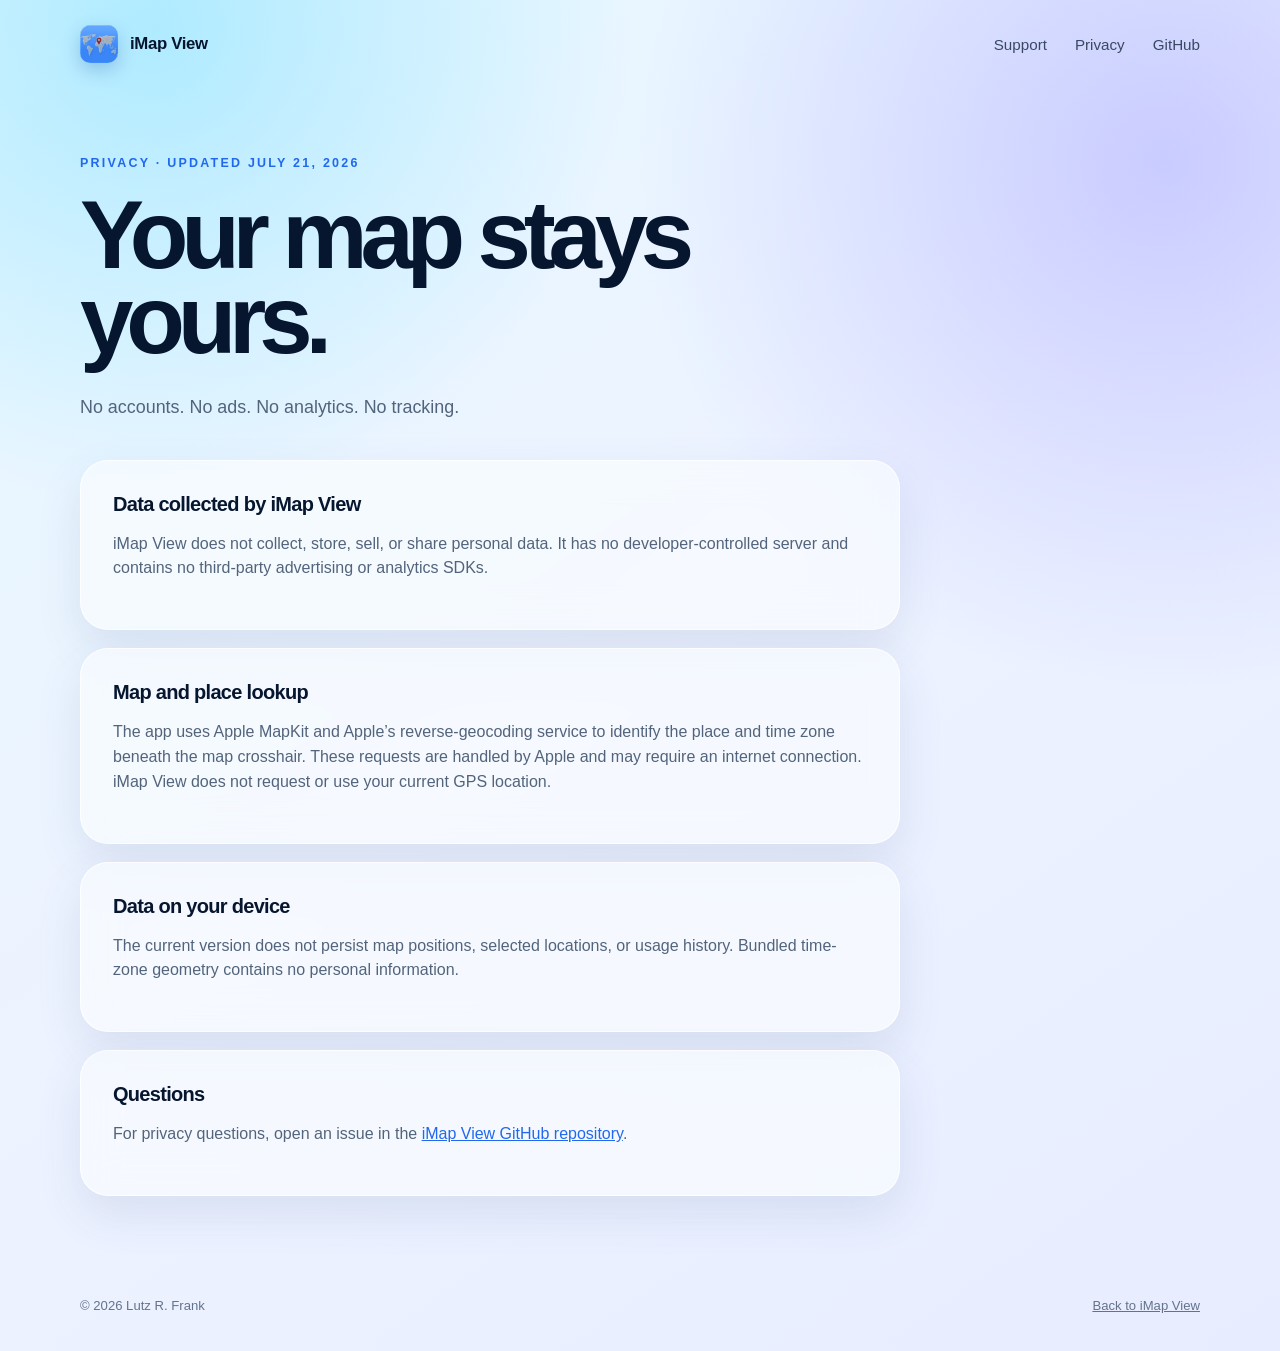
==== docs/privacy.html @ 32828274 "Add iMap View welcome mascot and website" ====
<!doctype html>
<html lang="en">
<head>
  <meta charset="utf-8">
  <meta name="viewport" content="width=device-width, initial-scale=1">
  <meta name="theme-color" content="#eaf5ff">
  <title>Privacy — iMap View</title>
  <link rel="icon" href="assets/app-icon.png">
  <link rel="stylesheet" href="styles.css">
</head>
<body>
  <header class="site-header">
    <a class="brand" href="index.html"><img src="assets/app-icon.png" alt=""><span>iMap View</span></a>
    <nav aria-label="Main navigation">
      <a href="support.html">Support</a>
      <a href="privacy.html" aria-current="page">Privacy</a>
      <a href="https://github.com/LutzRFrank/iMapView">GitHub</a>
    </nav>
  </header>
  <main class="page-shell">
    <div class="page-intro">
      <p class="eyebrow">Privacy · Updated July 21, 2026</p>
      <h1>Your map stays yours.</h1>
      <p class="lede">No accounts. No ads. No analytics. No tracking.</p>
    </div>
    <section class="page-card">
      <h2>Data collected by iMap View</h2>
      <p>iMap View does not collect, store, sell, or share personal data. It has no developer-controlled server and contains no third-party advertising or analytics SDKs.</p>
    </section>
    <section class="page-card">
      <h2>Map and place lookup</h2>
      <p>The app uses Apple MapKit and Apple’s reverse-geocoding service to identify the place and time zone beneath the map crosshair. These requests are handled by Apple and may require an internet connection. iMap View does not request or use your current GPS location.</p>
    </section>
    <section class="page-card">
      <h2>Data on your device</h2>
      <p>The current version does not persist map positions, selected locations, or usage history. Bundled time-zone geometry contains no personal information.</p>
    </section>
    <section class="page-card">
      <h2>Questions</h2>
      <p>For privacy questions, open an issue in the <a href="https://github.com/LutzRFrank/iMapView/issues">iMap View GitHub repository</a>.</p>
    </section>
  </main>
  <footer><span>© 2026 Lutz R. Frank</span><a href="index.html">Back to iMap View</a></footer>
</body>
</html>
---- docs/styles.css ----
:root {
  color-scheme: light;
  --ink: #07162f;
  --muted: #52647c;
  --blue: #2168ee;
  --blue-deep: #1252c7;
  --line: rgba(255, 255, 255, .78);
  --glass: rgba(248, 252, 255, .68);
  --shadow: 0 24px 70px rgba(56, 94, 150, .18);
}

* { box-sizing: border-box; }

html { scroll-behavior: smooth; }

body {
  min-height: 100vh;
  margin: 0;
  overflow-x: hidden;
  color: var(--ink);
  font-family: -apple-system, BlinkMacSystemFont, "SF Pro Display", "Segoe UI", sans-serif;
  background:
    radial-gradient(circle at 12% 2%, rgba(129, 224, 255, .55), transparent 30rem),
    radial-gradient(circle at 91% 12%, rgba(136, 130, 255, .35), transparent 33rem),
    linear-gradient(145deg, #e6f8ff 0%, #edf3ff 48%, #e7edff 100%);
}

a { color: inherit; }

.sky {
  position: fixed;
  inset: 0;
  overflow: hidden;
  pointer-events: none;
  z-index: -1;
}

.orb {
  position: absolute;
  width: 28rem;
  aspect-ratio: 1;
  border-radius: 50%;
  filter: blur(12px);
  opacity: .35;
  animation: drift 14s ease-in-out infinite alternate;
}

.orb-one { top: 38%; left: -13rem; background: #72e6ff; }
.orb-two { right: -10rem; bottom: -9rem; background: #9297ff; animation-delay: -6s; }

.site-header, main, footer {
  width: min(1120px, calc(100% - 40px));
  margin-inline: auto;
}

.site-header {
  min-height: 88px;
  display: flex;
  align-items: center;
  justify-content: space-between;
  gap: 24px;
}

.brand {
  display: inline-flex;
  align-items: center;
  gap: 12px;
  font-size: 1.05rem;
  font-weight: 760;
  text-decoration: none;
  letter-spacing: -.02em;
}

.brand img {
  width: 38px;
  height: 38px;
  border-radius: 10px;
  box-shadow: 0 7px 18px rgba(20, 75, 165, .25);
}

nav { display: flex; gap: 28px; }

nav a {
  color: #394962;
  font-size: .95rem;
  text-decoration: none;
  transition: color .2s ease;
}

nav a:hover { color: var(--blue); }

.hero {
  min-height: 620px;
  display: grid;
  grid-template-columns: .92fr 1.08fr;
  align-items: center;
  gap: 28px;
  padding: 56px;
  border: 1px solid var(--line);
  border-radius: 42px;
  background: linear-gradient(135deg, rgba(255,255,255,.74), rgba(246,250,255,.5));
  box-shadow: var(--shadow), inset 0 1px 0 rgba(255,255,255,.9);
  backdrop-filter: blur(24px) saturate(135%);
  -webkit-backdrop-filter: blur(24px) saturate(135%);
}

.eyebrow {
  margin: 0 0 22px;
  color: var(--blue);
  font-size: .78rem;
  font-weight: 800;
  letter-spacing: .18em;
  text-transform: uppercase;
}

h1 {
  margin: 0;
  font-size: clamp(3.7rem, 7.2vw, 6rem);
  line-height: .89;
  letter-spacing: -.075em;
}

h1 span {
  color: transparent;
  background: linear-gradient(105deg, #0d52cb 8%, #309de9 65%, #5f70ee);
  -webkit-background-clip: text;
  background-clip: text;
}

.lede {
  max-width: 35rem;
  margin: 30px 0 0;
  color: var(--muted);
  font-size: 1.12rem;
  line-height: 1.6;
}

.actions {
  display: flex;
  flex-wrap: wrap;
  gap: 12px;
  margin-top: 30px;
}

.button {
  display: inline-flex;
  min-height: 50px;
  align-items: center;
  justify-content: center;
  padding: 0 21px;
  border-radius: 15px;
  font-weight: 720;
  text-decoration: none;
  transition: transform .2s ease, box-shadow .2s ease;
}

.button:hover { transform: translateY(-2px); }

.primary {
  color: white;
  background: linear-gradient(135deg, #3178f5, #205fe4);
  box-shadow: 0 12px 25px rgba(40, 104, 232, .26);
}

.secondary {
  border: 1px solid rgba(255,255,255,.9);
  background: rgba(255,255,255,.56);
}

.quick-facts {
  display: flex;
  gap: 26px;
  margin: 38px 0 0;
  padding: 0;
  color: #607088;
  font-size: .72rem;
  list-style: none;
  text-transform: uppercase;
  letter-spacing: .08em;
}

.quick-facts span {
  display: block;
  color: var(--ink);
  font-size: 1.3rem;
  font-weight: 800;
  letter-spacing: -.04em;
}

.mascot-stage {
  position: relative;
  min-height: 510px;
  display: grid;
  place-items: center;
  overflow: hidden;
  border: 1px solid rgba(255,255,255,.84);
  border-radius: 34px;
  background:
    linear-gradient(rgba(255,255,255,.12), rgba(255,255,255,.28)),
    radial-gradient(circle at 50% 40%, #f8fdff 0, #d8f1ff 43%, #cbd8ff 100%);
  box-shadow: inset 0 1px 0 white, 0 25px 50px rgba(55, 105, 172, .18);
}

.mascot-stage::before {
  content: "";
  position: absolute;
  inset: 0;
  opacity: .25;
  background-image: linear-gradient(rgba(35,105,220,.18) 1px, transparent 1px), linear-gradient(90deg, rgba(35,105,220,.18) 1px, transparent 1px);
  background-size: 42px 42px;
  mask-image: radial-gradient(circle, black, transparent 73%);
}

.mascot-stage img {
  position: relative;
  z-index: 2;
  width: 112%;
  max-width: 660px;
  filter: drop-shadow(0 28px 22px rgba(43, 82, 137, .22));
  transform: translate(1%, -4%);
  animation: float 5s ease-in-out infinite;
}

.mascot-caption {
  position: absolute;
  z-index: 3;
  left: 22px;
  bottom: 20px;
  margin: 0;
  padding: 12px 16px;
  border: 1px solid rgba(255,255,255,.82);
  border-radius: 16px;
  color: #4b5e77;
  background: rgba(255,255,255,.7);
  font-size: .78rem;
  line-height: 1.45;
  backdrop-filter: blur(12px);
}

.mascot-caption strong { color: var(--ink); }

.timezone-ring {
  position: absolute;
  z-index: 1;
  border: 1px solid rgba(38, 114, 239, .22);
  border-radius: 50%;
  transform: rotate(-15deg);
}

.ring-one { width: 82%; height: 38%; }
.ring-two { width: 58%; height: 80%; transform: rotate(56deg); }

.city-dot {
  position: absolute;
  z-index: 3;
  width: 8px;
  height: 8px;
  border: 2px solid white;
  border-radius: 50%;
  background: #276dea;
  box-shadow: 0 0 0 6px rgba(39,109,234,.12);
}

.dot-one { top: 18%; left: 19%; }
.dot-two { top: 26%; right: 15%; animation-delay: -1s; }
.dot-three { bottom: 25%; right: 12%; animation-delay: -2s; }

.feature-grid {
  display: grid;
  grid-template-columns: repeat(3, 1fr);
  gap: 18px;
  padding: 22px 0 0;
}

.feature-grid article, .page-card {
  border: 1px solid rgba(255,255,255,.82);
  border-radius: 28px;
  background: rgba(250, 252, 255, .69);
  box-shadow: 0 18px 45px rgba(63, 91, 139, .12);
  backdrop-filter: blur(18px);
}

.feature-grid article {
  min-height: 250px;
  padding: 28px;
}

.card-icon {
  width: 42px;
  height: 42px;
  display: grid;
  place-items: center;
  margin-bottom: 32px;
  border-radius: 13px;
  color: white;
  background: linear-gradient(135deg, #60c9f1, #396ce6);
  box-shadow: 0 8px 18px rgba(48, 112, 221, .22);
}

h2 {
  margin: 0 0 12px;
  font-size: 1.25rem;
  letter-spacing: -.035em;
}

.feature-grid p, .page-card p, .page-card li {
  color: var(--muted);
  line-height: 1.55;
}

.feature-grid article > a {
  display: inline-block;
  margin-top: 14px;
  color: var(--blue);
  font-weight: 700;
  text-decoration: none;
}

.feature-grid article > a span { transition: margin .2s ease; }
.feature-grid article > a:hover span { margin-left: 4px; }

.page-shell { padding: 68px 0 20px; }

.page-intro {
  max-width: 730px;
  margin-bottom: 38px;
}

.page-intro h1 { font-size: clamp(3.3rem, 8vw, 6rem); }

.page-card {
  max-width: 820px;
  margin-bottom: 18px;
  padding: 32px;
}

.page-card h2 { margin-top: 0; }
.page-card a { color: var(--blue); }
.page-card ul { padding-left: 1.25rem; }

footer {
  display: flex;
  justify-content: space-between;
  gap: 20px;
  padding-block: 64px 38px;
  color: #64738a;
  font-size: .82rem;
}

@keyframes float {
  from { transform: translate(1%, -5%); }
  to { transform: translate(1%, -1%); }
}

@keyframes drift {
  to { transform: translate(3rem, -2rem) scale(1.08); }
}

@media (prefers-reduced-motion: reduce) {
  *, *::before, *::after { animation-duration: .01ms !important; animation-iteration-count: 1 !important; }
}

@media (max-width: 880px) {
  .hero { grid-template-columns: 1fr; padding: 40px; }
  .mascot-stage { min-height: 430px; }
  .mascot-stage img { width: min(110%, 650px); }
  .feature-grid { grid-template-columns: 1fr; }
  .feature-grid article { min-height: 0; }
  .card-icon { margin-bottom: 22px; }
}

@media (max-width: 560px) {
  .site-header { min-height: 76px; }
  nav { gap: 14px; }
  nav a { font-size: .82rem; }
  nav a:last-child { display: none; }
  .hero { padding: 29px 22px 22px; border-radius: 29px; }
  h1 { font-size: clamp(3.25rem, 15.5vw, 4.4rem); }
  .lede { font-size: 1rem; }
  .quick-facts { gap: 17px; }
  .mascot-stage { min-height: 330px; margin-top: 12px; }
  .mascot-stage img { width: 126%; }
  .mascot-caption { left: 12px; right: 12px; bottom: 12px; }
  footer { flex-direction: column; padding-top: 44px; }
}
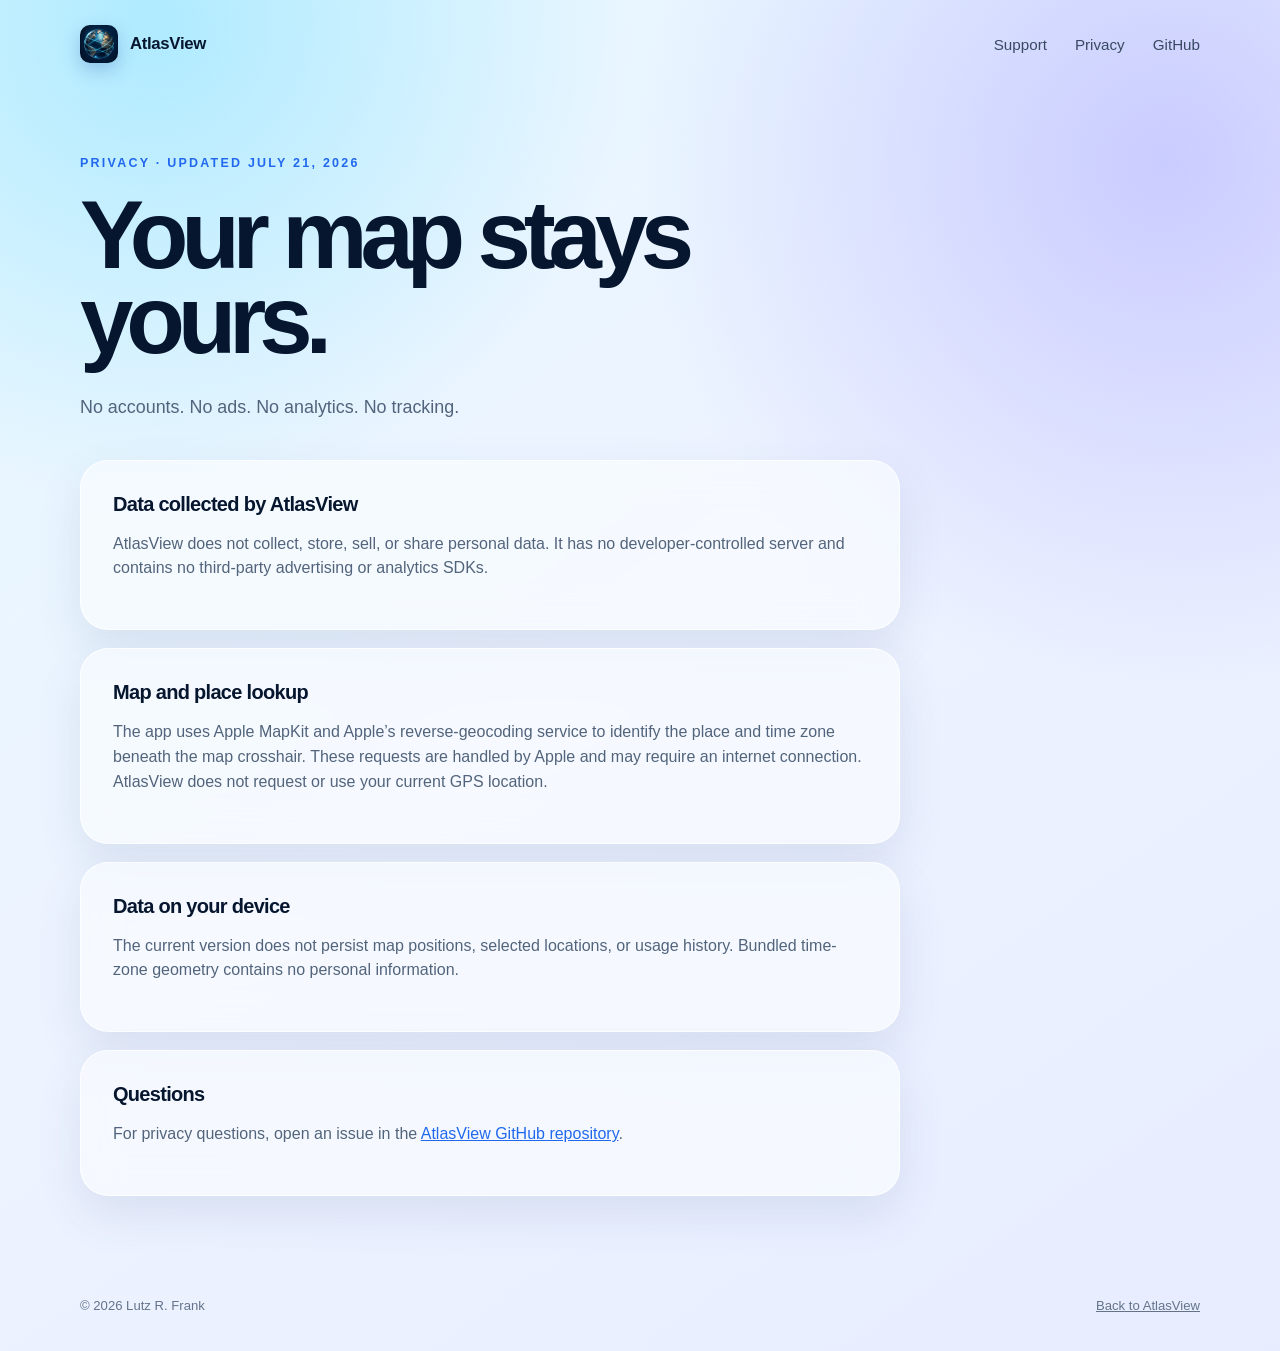
==== commit 330509df: "Rename app to AtlasView and refresh branding" ====
--- a/docs/privacy.html
+++ b/docs/privacy.html
@@ -4,13 +4,13 @@
   <meta charset="utf-8">
   <meta name="viewport" content="width=device-width, initial-scale=1">
   <meta name="theme-color" content="#eaf5ff">
-  <title>Privacy — iMap View</title>
+  <title>Privacy — AtlasView</title>
   <link rel="icon" href="assets/app-icon.png">
   <link rel="stylesheet" href="styles.css">
 </head>
 <body>
   <header class="site-header">
-    <a class="brand" href="index.html"><img src="assets/app-icon.png" alt=""><span>iMap View</span></a>
+    <a class="brand" href="index.html"><img src="assets/app-icon.png" alt=""><span>AtlasView</span></a>
     <nav aria-label="Main navigation">
       <a href="support.html">Support</a>
       <a href="privacy.html" aria-current="page">Privacy</a>
@@ -24,12 +24,12 @@
       <p class="lede">No accounts. No ads. No analytics. No tracking.</p>
     </div>
     <section class="page-card">
-      <h2>Data collected by iMap View</h2>
-      <p>iMap View does not collect, store, sell, or share personal data. It has no developer-controlled server and contains no third-party advertising or analytics SDKs.</p>
+      <h2>Data collected by AtlasView</h2>
+      <p>AtlasView does not collect, store, sell, or share personal data. It has no developer-controlled server and contains no third-party advertising or analytics SDKs.</p>
     </section>
     <section class="page-card">
       <h2>Map and place lookup</h2>
-      <p>The app uses Apple MapKit and Apple’s reverse-geocoding service to identify the place and time zone beneath the map crosshair. These requests are handled by Apple and may require an internet connection. iMap View does not request or use your current GPS location.</p>
+      <p>The app uses Apple MapKit and Apple’s reverse-geocoding service to identify the place and time zone beneath the map crosshair. These requests are handled by Apple and may require an internet connection. AtlasView does not request or use your current GPS location.</p>
     </section>
     <section class="page-card">
       <h2>Data on your device</h2>
@@ -37,9 +37,9 @@
     </section>
     <section class="page-card">
       <h2>Questions</h2>
-      <p>For privacy questions, open an issue in the <a href="https://github.com/LutzRFrank/iMapView/issues">iMap View GitHub repository</a>.</p>
+      <p>For privacy questions, open an issue in the <a href="https://github.com/LutzRFrank/iMapView/issues">AtlasView GitHub repository</a>.</p>
     </section>
   </main>
-  <footer><span>© 2026 Lutz R. Frank</span><a href="index.html">Back to iMap View</a></footer>
+  <footer><span>© 2026 Lutz R. Frank</span><a href="index.html">Back to AtlasView</a></footer>
 </body>
 </html>
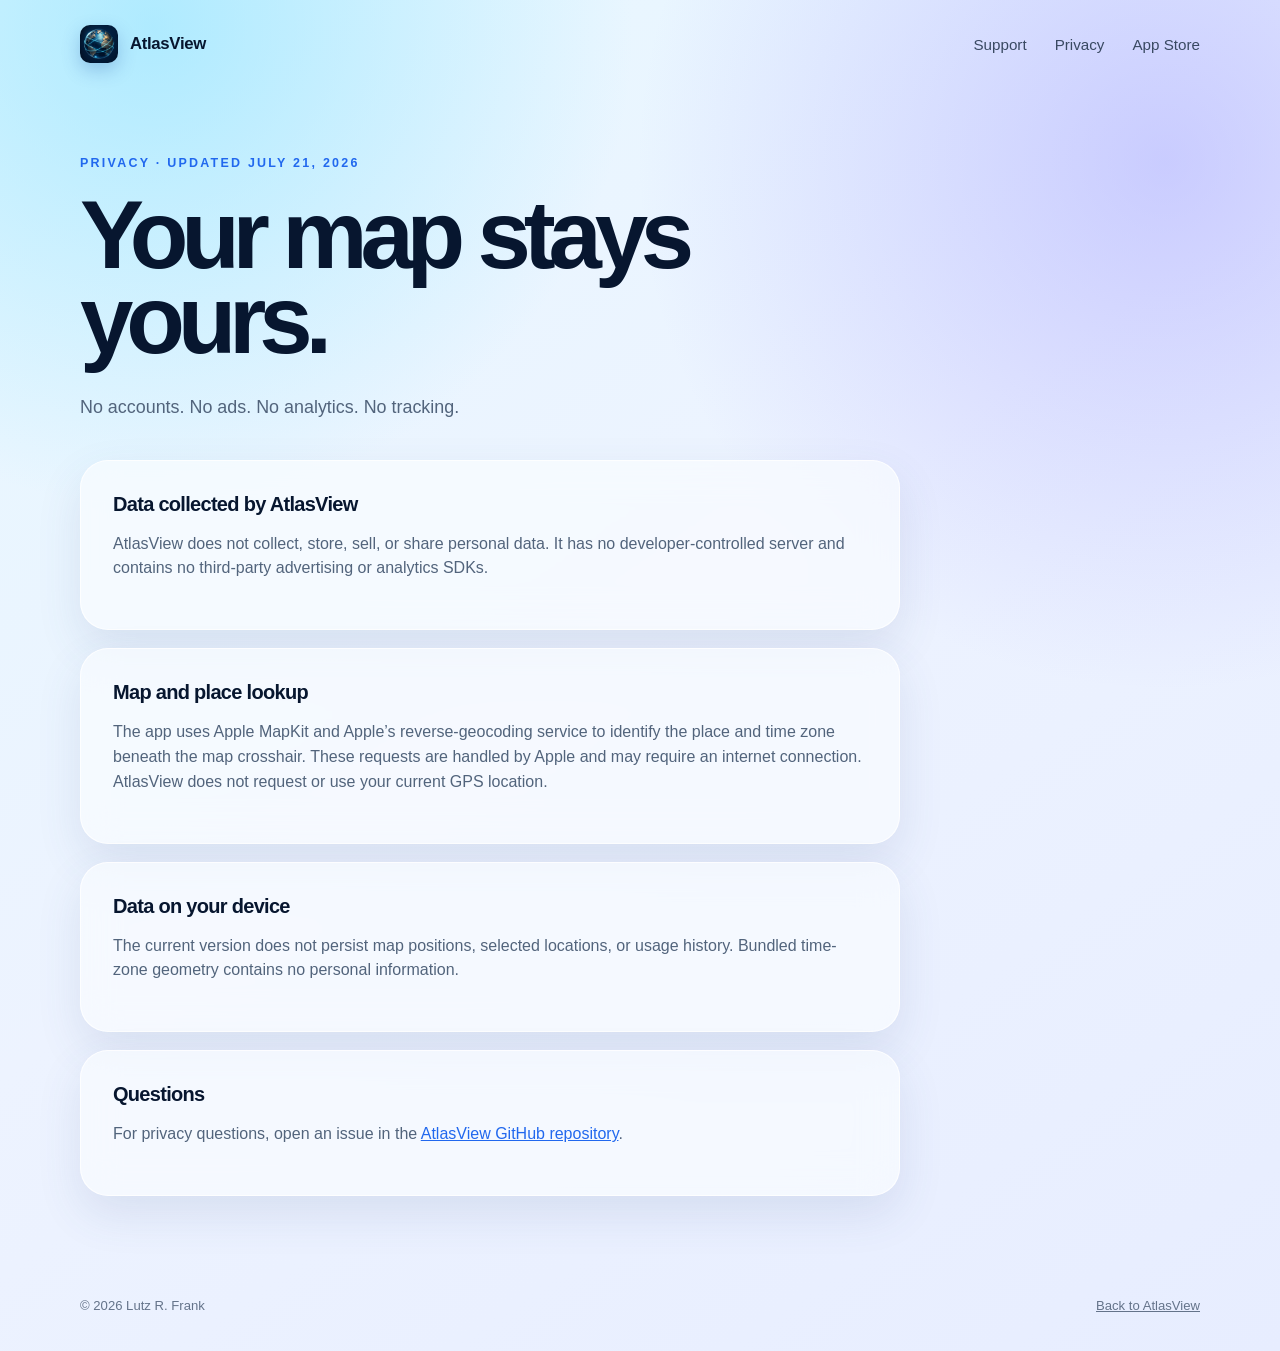
==== commit f9fb361a: "Replace GitHub links with App Store download" ====
--- a/docs/privacy.html
+++ b/docs/privacy.html
@@ -14,7 +14,7 @@
     <nav aria-label="Main navigation">
       <a href="support.html">Support</a>
       <a href="privacy.html" aria-current="page">Privacy</a>
-      <a href="https://github.com/LutzRFrank/iMapView">GitHub</a>
+      <a href="https://apps.apple.com/app/id6748674211">App Store</a>
     </nav>
   </header>
   <main class="page-shell">
--- a/docs/styles.css
+++ b/docs/styles.css
@@ -138,8 +138,22 @@
 .actions {
   display: flex;
   flex-wrap: wrap;
+  align-items: center;
   gap: 12px;
   margin-top: 30px;
+}
+
+.app-store-badge {
+  display: inline-flex;
+  transition: transform .2s ease;
+}
+
+.app-store-badge:hover { transform: translateY(-2px); }
+
+.app-store-badge img {
+  display: block;
+  width: 150px;
+  height: auto;
 }
 
 .button {
